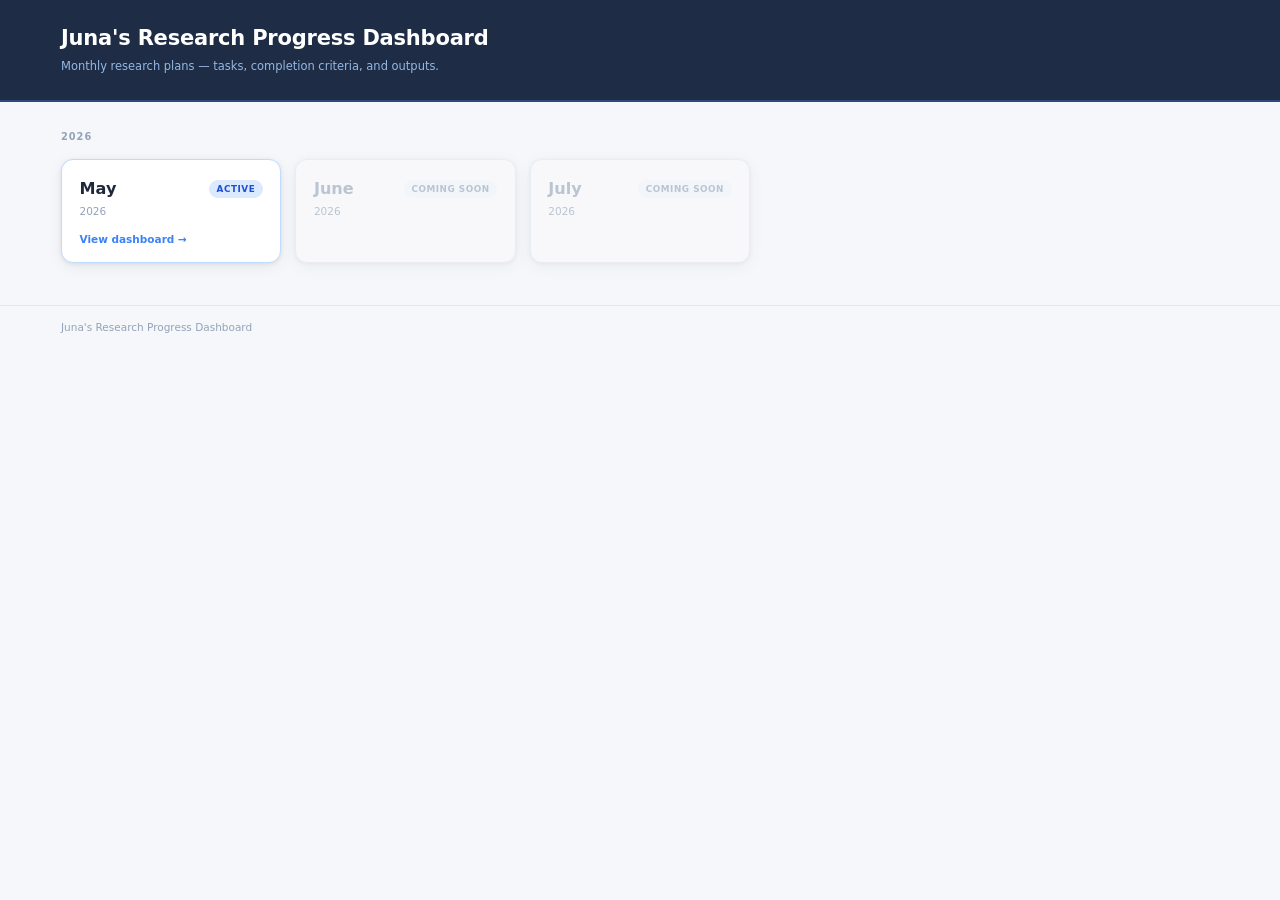
==== index.html @ ad000409 "Add files via upload" ====
<!DOCTYPE html>
<html lang="en">
<head>
  <meta charset="UTF-8" />
  <meta name="viewport" content="width=device-width, initial-scale=1.0" />
  <title>Juna's Research Progress Dashboard</title>
  <link rel="stylesheet" href="./style.css" />
</head>
<body>

  <header class="site-header">
    <div class="container">
      <h1>Juna's Research Progress Dashboard</h1>
      <p class="header-desc">Monthly research plans — tasks, completion criteria, and outputs.</p>
    </div>
  </header>

  <main class="container">

    <section class="year-group">
      <h2 class="year-label">2026</h2>

      <div class="month-grid">

        <!-- May 2026 — Active -->
        <a class="month-card active" href="./may/index.html">
          <div class="card-top">
            <span class="month-name">May</span>
            <span class="card-badge active-badge">Active</span>
          </div>
          <p class="card-year">2026</p>
          <span class="card-link">View dashboard →</span>
        </a>

        <!-- June 2026 — Coming Soon -->
        <div class="month-card soon">
          <div class="card-top">
            <span class="month-name">June</span>
            <span class="card-badge soon-badge">Coming Soon</span>
          </div>
          <p class="card-year">2026</p>
        </div>

        <!-- July 2026 — Coming Soon -->
        <div class="month-card soon">
          <div class="card-top">
            <span class="month-name">July</span>
            <span class="card-badge soon-badge">Coming Soon</span>
          </div>
          <p class="card-year">2026</p>
        </div>

      </div>
    </section>

  </main>

  <footer class="site-footer">
    <div class="container">
      <span>Juna's Research Progress Dashboard</span>
    </div>
  </footer>

  <script src="./script.js"></script>
</body>
</html>
---- style.css ----
/* ═══════════════════════════════════════════════
   SHARED STYLES — style.css
   Used by: index.html (homepage) + may/index.html (dashboard)
═══════════════════════════════════════════════ */

/* ── Reset & Base ───────────────────────────── */
*, *::before, *::after { box-sizing: border-box; margin: 0; padding: 0; }

:root {
  --font:          Inter, system-ui, -apple-system, Arial, Helvetica, sans-serif;
  --bg:            #f5f7fa;
  --white:         #ffffff;
  --border:        #e2e8f0;
  --border-dark:   #cbd5e1;
  --text:          #1e293b;
  --text-2:        #475569;
  --text-3:        #94a3b8;
  --header-bg:     #1e2d45;
  --header-border: #2d4a7a;
  --accent:        #3b82f6;
  --ns-bg: #f1f5f9; --ns-text: #64748b; --ns-border: #cbd5e1;
  --ip-bg: #fff7ed; --ip-text: #c2410c; --ip-border: #fed7aa;
  --cp-bg: #f0fdf4; --cp-text: #166534; --cp-border: #bbf7d0;
  --w1: #3b82f6;
  --w2: #8b5cf6;
  --w3: #0891b2;
  --w4: #10b981;
  --w5: #f59e0b;
  --radius-sm: 4px;
  --radius:    8px;
  --radius-lg: 12px;
  --shadow:    0 1px 4px rgba(0,0,0,.08), 0 4px 16px rgba(0,0,0,.06);
}

html { font-size: 14px; scroll-behavior: smooth; }

body {
  font-family: var(--font);
  background: var(--bg);
  color: var(--text);
  line-height: 1.5;
  min-height: 100vh;
}

.container {
  max-width: 1200px;
  margin: 0 auto;
  padding: 0 1.5rem;
}


/* ── Header (shared) ────────────────────────── */
.site-header {
  background: var(--header-bg);
  border-bottom: 2px solid var(--header-border);
  padding: 1.75rem 0;
  color: #fff;
}

.site-header h1 {
  font-size: 1.5rem;
  font-weight: 600;
  line-height: 1.25;
  letter-spacing: -.01em;
  margin-bottom: .5rem;
}

.header-desc {
  font-size: .82rem;
  color: #94b8e4;
  max-width: 540px;
  line-height: 1.55;
}

.header-row {
  display: flex;
  justify-content: space-between;
  align-items: flex-start;
  gap: 2rem;
  flex-wrap: wrap;
}

.header-progress {
  min-width: 200px;
  padding-top: .2rem;
}

.progress-label {
  font-size: .68rem;
  font-weight: 600;
  letter-spacing: .08em;
  text-transform: uppercase;
  color: #93b4e0;
  margin-bottom: .5rem;
}

.progress-track {
  height: 6px;
  background: rgba(255,255,255,.15);
  border-radius: 99px;
  overflow: hidden;
  margin-bottom: .35rem;
}

.progress-fill {
  height: 100%;
  background: #60a5fa;
  border-radius: 99px;
  width: 0%;
  transition: width .4s ease;
}

.progress-stat {
  font-size: .75rem;
  color: #93b4e0;
}

/* ── Footer (shared) ────────────────────────── */
.site-footer {
  border-top: 1px solid var(--border);
  padding: 1rem 0 1.75rem;
  color: var(--text-3);
  font-size: .75rem;
}

.footer-inner {
  display: flex;
  align-items: center;
  justify-content: space-between;
  gap: 1rem;
  flex-wrap: wrap;
}

.btn-reset {
  font-family: var(--font);
  font-size: .72rem;
  font-weight: 600;
  color: #ef4444;
  background: none;
  border: 1px solid #fecaca;
  border-radius: var(--radius-sm);
  padding: .28rem .7rem;
  cursor: pointer;
  transition: background .15s;
}
.btn-reset:hover { background: #fff5f5; }


/* ═══════════════════════════════════════════════
   HOMEPAGE — month index
═══════════════════════════════════════════════ */
.year-group {
  display: flex;
  flex-direction: column;
  gap: 1rem;
  padding-top: 2rem;
  padding-bottom: 3rem;
}

.year-label {
  font-size: .7rem;
  font-weight: 700;
  letter-spacing: .1em;
  text-transform: uppercase;
  color: var(--text-3);
}

.month-grid {
  display: grid;
  grid-template-columns: repeat(auto-fill, minmax(220px, 1fr));
  gap: 1rem;
}

.month-card {
  background: var(--white);
  border: 1px solid var(--border);
  border-radius: var(--radius-lg);
  padding: 1.25rem 1.25rem 1rem;
  display: flex;
  flex-direction: column;
  gap: .35rem;
  text-decoration: none;
  color: inherit;
  box-shadow: var(--shadow);
  transition: box-shadow .15s, border-color .15s, transform .15s;
}

.month-card.active {
  border-color: #bfdbfe;
  cursor: pointer;
}

.month-card.active:hover {
  border-color: var(--accent);
  box-shadow: 0 4px 20px rgba(59,130,246,.15);
  transform: translateY(-1px);
}

.month-card.soon {
  background: #fafafa;
  border-color: var(--border);
  cursor: default;
  opacity: .6;
}

.card-top {
  display: flex;
  align-items: center;
  justify-content: space-between;
  gap: .5rem;
}

.month-name {
  font-size: 1.15rem;
  font-weight: 600;
  color: var(--text);
}

.month-card.soon .month-name { color: var(--text-3); }

.card-year {
  font-size: .75rem;
  color: var(--text-3);
  margin-top: -.15rem;
}

.card-link {
  font-size: .75rem;
  font-weight: 600;
  color: var(--accent);
  margin-top: .5rem;
}

.month-card.active:hover .card-link { text-decoration: underline; }

.card-badge {
  font-size: .63rem;
  font-weight: 700;
  letter-spacing: .06em;
  text-transform: uppercase;
  padding: .18rem .55rem;
  border-radius: 99px;
  white-space: nowrap;
}

.active-badge { background: #dbeafe; color: #1d4ed8; }
.soon-badge   { background: #f1f5f9; color: var(--text-3); }


/* ═══════════════════════════════════════════════
   DASHBOARD — week blocks + task table
═══════════════════════════════════════════════ */
main.container#dashboard {
  padding-top: 1.75rem;
  padding-bottom: 3rem;
  display: flex;
  flex-direction: column;
  gap: 1.5rem;
}

.week-block {
  background: var(--white);
  border-radius: var(--radius-lg);
  box-shadow: var(--shadow);
  border: 1px solid var(--border);
  overflow: hidden;
}

.week-block[data-week="1"] { border-left: 4px solid var(--w1); }
.week-block[data-week="2"] { border-left: 4px solid var(--w2); }
.week-block[data-week="3"] { border-left: 4px solid var(--w3); }
.week-block[data-week="4"] { border-left: 4px solid var(--w4); }
.week-block[data-week="5"] { border-left: 4px solid var(--w5); }

.week-header {
  display: flex;
  align-items: center;
  gap: 1.25rem;
  padding: .9rem 1.25rem;
  background: #fafbfd;
  border-bottom: 1px solid var(--border);
  flex-wrap: wrap;
}

.week-label-group {
  display: flex;
  align-items: center;
  gap: .6rem;
  flex-shrink: 0;
}

.week-badge {
  font-size: .68rem;
  font-weight: 700;
  letter-spacing: .07em;
  text-transform: uppercase;
  color: #fff;
  padding: .2rem .6rem;
  border-radius: 99px;
  white-space: nowrap;
}

.week-block[data-week="1"] .week-badge { background: var(--w1); }
.week-block[data-week="2"] .week-badge { background: var(--w2); }
.week-block[data-week="3"] .week-badge { background: var(--w3); }
.week-block[data-week="4"] .week-badge { background: var(--w4); }
.week-block[data-week="5"] .week-badge { background: var(--w5); }

.week-dates {
  font-size: .78rem;
  color: var(--text-3);
  white-space: nowrap;
}

.week-status-pill {
  font-size: .67rem;
  font-weight: 600;
  padding: .15rem .55rem;
  border-radius: 99px;
  border: 1px solid var(--ns-border);
  background: var(--ns-bg);
  color: var(--ns-text);
  transition: background .2s, color .2s, border-color .2s;
  white-space: nowrap;
}
.week-status-pill.in-progress { background: var(--ip-bg); color: var(--ip-text); border-color: var(--ip-border); }
.week-status-pill.completed   { background: var(--cp-bg); color: var(--cp-text); border-color: var(--cp-border); }

.week-goal {
  flex: 1;
  display: flex;
  align-items: baseline;
  gap: .45rem;
  min-width: 0;
}

.goal-kicker {
  font-size: .63rem;
  font-weight: 700;
  letter-spacing: .09em;
  text-transform: uppercase;
  color: var(--text-3);
  flex-shrink: 0;
}

.goal-text {
  font-size: .85rem;
  color: var(--text);
  font-style: italic;
  white-space: nowrap;
  overflow: hidden;
  text-overflow: ellipsis;
}

.week-prog-group {
  display: flex;
  align-items: center;
  gap: .5rem;
  flex-shrink: 0;
}

.week-prog-track {
  width: 100px;
  height: 4px;
  background: var(--border);
  border-radius: 99px;
  overflow: hidden;
}

.week-prog-fill {
  height: 100%;
  border-radius: 99px;
  width: 0%;
  transition: width .4s ease;
}

.week-block[data-week="1"] .week-prog-fill { background: var(--w1); }
.week-block[data-week="2"] .week-prog-fill { background: var(--w2); }
.week-block[data-week="3"] .week-prog-fill { background: var(--w3); }
.week-block[data-week="4"] .week-prog-fill { background: var(--w4); }
.week-block[data-week="5"] .week-prog-fill { background: var(--w5); }

.week-prog-pct {
  font-size: .72rem;
  color: var(--text-3);
  min-width: 28px;
  text-align: right;
}

/* ── Task table ─────────────────────────────── */
.table-scroll {
  overflow-x: auto;
  -webkit-overflow-scrolling: touch;
}

.task-table {
  width: 100%;
  border-collapse: collapse;
  font-size: .82rem;
}

.task-table thead tr {
  background: #f8fafc;
  border-bottom: 1px solid var(--border);
}

.task-table th {
  font-size: .62rem;
  font-weight: 700;
  letter-spacing: .09em;
  text-transform: uppercase;
  color: var(--text-3);
  padding: .5rem 1rem;
  text-align: left;
  white-space: nowrap;
}

.col-task     { width: 18%; min-width: 130px; }
.col-criteria { width: 30%; min-width: 200px; }
.col-status   { width: 11%; min-width: 120px; }
.col-evidence { width: 22%; min-width: 160px; }
.col-notes    { width: 19%; min-width: 140px; }

.task-table tbody tr {
  border-bottom: 1px solid #f0f4f8;
  transition: background .15s;
}
.task-table tbody tr:last-child { border-bottom: none; }
.task-table tbody tr:hover { background: #fafbfe; }
.task-table tbody tr.custom-row { background: #fdfcff; }
.task-table tbody tr.custom-row:hover { background: #f9f7ff; }

.task-table td {
  padding: .75rem 1rem;
  vertical-align: top;
}

.task-name-main {
  display: block;
  font-weight: 600;
  color: var(--text);
  margin-bottom: .25rem;
  line-height: 1.35;
}

.task-desc {
  font-size: .77rem;
  color: var(--text-2);
  line-height: 1.45;
}

.criteria-list {
  list-style: none;
  display: flex;
  flex-direction: column;
  gap: .25rem;
}

.criteria-list li {
  font-size: .78rem;
  color: var(--text-2);
  display: flex;
  align-items: flex-start;
  gap: .35rem;
}

.criteria-list li::before {
  content: "✓";
  color: #22c55e;
  font-size: .7rem;
  margin-top: .08rem;
  flex-shrink: 0;
}

.criteria-list li.sub {
  padding-left: 1rem;
  color: var(--text-3);
  font-size: .74rem;
}

.criteria-list li.sub::before { content: ""; margin: 0; }

/* ── Editable inputs (custom tasks) ─────────── */
.input-task-name,
.input-criteria {
  width: 100%;
  font-family: var(--font);
  font-size: .82rem;
  color: var(--text);
  background: #f8fafc;
  border: 1px solid var(--border);
  border-radius: var(--radius-sm);
  padding: .3rem .5rem;
  outline: none;
  transition: border-color .15s, box-shadow .15s;
}
.input-task-name:focus,
.input-criteria:focus {
  border-color: #93c5fd;
  box-shadow: 0 0 0 2px rgba(59,130,246,.15);
}
.input-task-name::placeholder,
.input-criteria::placeholder { color: var(--text-3); }

.input-criteria {
  resize: vertical;
  min-height: 52px;
  line-height: 1.45;
}

.status-select {
  appearance: none;
  -webkit-appearance: none;
  width: 100%;
  font-family: var(--font);
  font-size: .73rem;
  font-weight: 600;
  padding: .3rem 1.5rem .3rem .55rem;
  border-radius: 99px;
  border: 1px solid var(--ns-border);
  background-color: var(--ns-bg);
  color: var(--ns-text);
  background-image: url("data:image/svg+xml,%3Csvg xmlns='http://www.w3.org/2000/svg' width='9' height='5'%3E%3Cpath fill='%2394a3b8' d='M0 0l4.5 5L9 0z'/%3E%3C/svg%3E");
  background-repeat: no-repeat;
  background-position: right .5rem center;
  cursor: pointer;
  outline: none;
  transition: background-color .15s, color .15s, border-color .15s;
}
.status-select:focus { box-shadow: 0 0 0 2px rgba(59,130,246,.2); }
.status-select.in-progress { background-color: var(--ip-bg); color: var(--ip-text); border-color: var(--ip-border); }
.status-select.completed   { background-color: var(--cp-bg); color: var(--cp-text); border-color: var(--cp-border); }

.evidence-input {
  width: 100%;
  font-family: var(--font);
  font-size: .78rem;
  color: #2563eb;
  background: var(--white);
  border: 1px solid var(--border);
  border-radius: var(--radius-sm);
  padding: .32rem .5rem;
  outline: none;
  transition: border-color .15s, box-shadow .15s;
}
.evidence-input:focus {
  border-color: #93c5fd;
  box-shadow: 0 0 0 2px rgba(59,130,246,.15);
}
.evidence-input::placeholder { color: var(--text-3); font-style: italic; }

.notes-input {
  width: 100%;
  font-family: var(--font);
  font-size: .78rem;
  color: var(--text-2);
  background: var(--white);
  border: 1px solid var(--border);
  border-radius: var(--radius-sm);
  padding: .32rem .5rem;
  min-height: 52px;
  resize: vertical;
  outline: none;
  line-height: 1.45;
  transition: border-color .15s, box-shadow .15s;
}
.notes-input:focus {
  border-color: #93c5fd;
  box-shadow: 0 0 0 2px rgba(59,130,246,.15);
}
.notes-input::placeholder { color: var(--text-3); font-style: italic; }

/* ── Add Task row ───────────────────────────── */
.add-task-row td {
  padding: .6rem 1rem;
  border-top: 1px dashed var(--border);
}

.btn-add-task {
  font-family: var(--font);
  font-size: .75rem;
  font-weight: 600;
  color: var(--text-3);
  background: none;
  border: 1px dashed var(--border-dark);
  border-radius: var(--radius-sm);
  padding: .32rem .85rem;
  cursor: pointer;
  transition: color .15s, border-color .15s, background .15s;
  display: inline-flex;
  align-items: center;
  gap: .35rem;
}
.btn-add-task:hover {
  color: #2563eb;
  border-color: #93c5fd;
  background: #eff6ff;
}

.btn-delete {
  font-family: var(--font);
  font-size: .8rem;
  color: #f87171;
  background: none;
  border: 1px solid transparent;
  border-radius: var(--radius-sm);
  padding: .1rem .35rem;
  cursor: pointer;
  line-height: 1;
  transition: color .15s, border-color .15s, background .15s;
}
.btn-delete:hover {
  color: #dc2626;
  border-color: #fecaca;
  background: #fef2f2;
}


/* ═══════════════════════════════════════════════
   RESPONSIVE
═══════════════════════════════════════════════ */
@media (max-width: 860px) {
  html { font-size: 13px; }

  .header-row { flex-direction: column; gap: .75rem; }
  .site-header h1 { font-size: 1.25rem; }
  .week-header { flex-direction: column; align-items: flex-start; gap: .6rem; }
  .week-prog-track { width: 120px; }
  .month-grid { grid-template-columns: 1fr 1fr; }

  .task-table, .task-table thead, .task-table tbody,
  .task-table tr, .task-table th, .task-table td { display: block; }
  .task-table thead tr { display: none; }
  .task-table tbody tr { padding: .75rem 0; }
  .task-table tbody tr:not(:last-child) { border-bottom: 1px solid var(--border); }
  .task-table td { padding: .35rem 1rem; border: none; }
  .task-table td::before {
    content: attr(data-label);
    display: block;
    font-size: .62rem;
    font-weight: 700;
    letter-spacing: .08em;
    text-transform: uppercase;
    color: var(--text-3);
    margin-bottom: .2rem;
  }
  .add-task-row td { padding: .6rem 1rem; }
  .status-select { max-width: 180px; }
}

@media (max-width: 500px) {
  .month-grid { grid-template-columns: 1fr; }
}
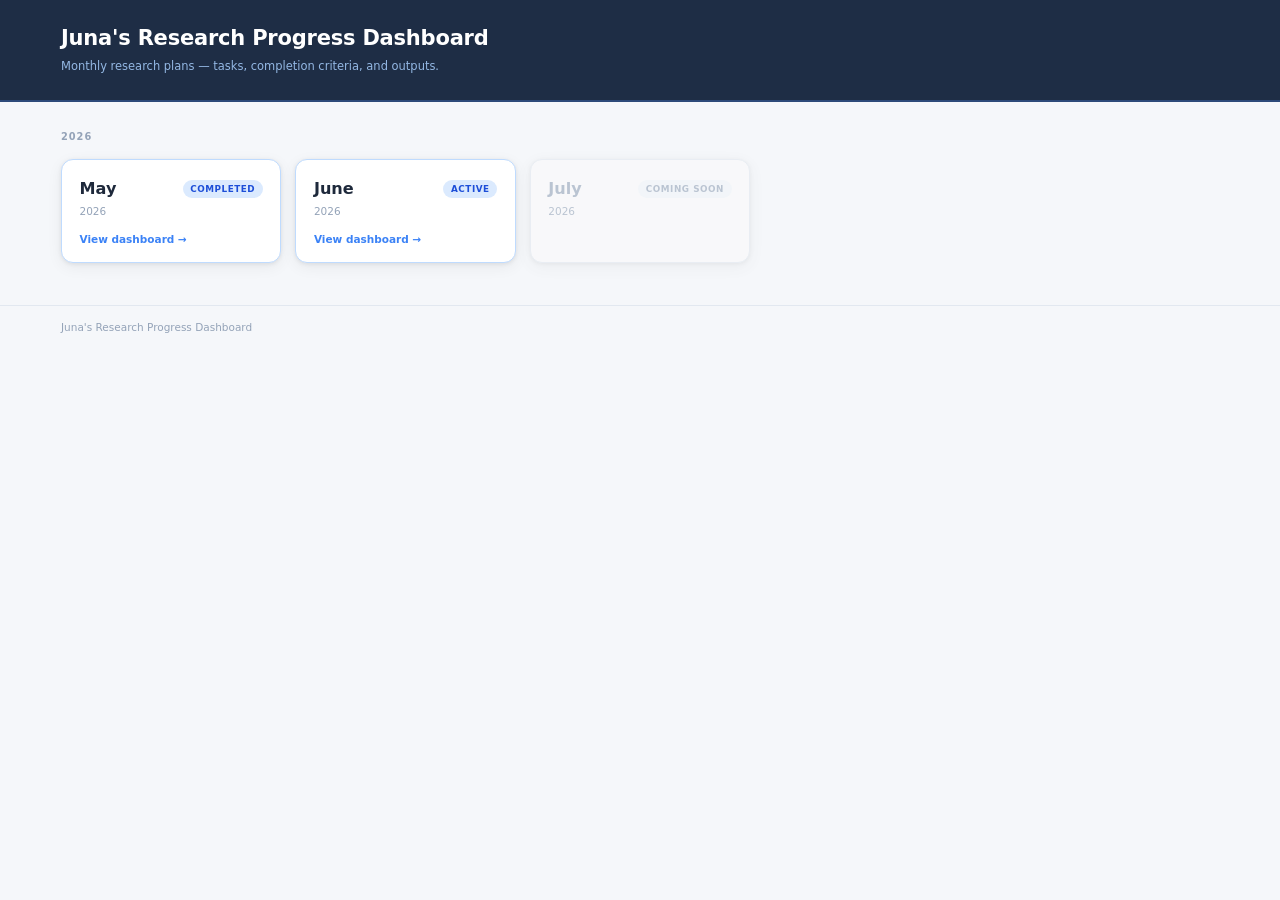
==== commit f78dadce: "Update dashboard for June 2026" ====
--- a/index.html
+++ b/index.html
@@ -22,24 +22,29 @@
 
       <div class="month-grid">
 
-        <!-- May 2026 — Active -->
-        <a class="month-card active" href="./may/index.html">
+        <!-- May 2026 -->
+        <a class="month-card active"
+href="https://docs.google.com/spreadsheets/d/197niRRrYxet8Ixyyl5W2uOUdY9YFtG30mPt-EyjZz64/edit?usp=sharing"
+target="_blank">
           <div class="card-top">
             <span class="month-name">May</span>
+            <span class="card-badge active-badge">Completed</span>
+          </div>
+          <p class="card-year">2026</p>
+          <span class="card-link">View dashboard →</span>
+        </a>
+
+        <!-- June 2026 — Active -->
+        <a class="month-card active"
+href="https://docs.google.com/spreadsheets/d/1IXLaJYmv2x3Zly0BOvSyqh5CKrTWKsJP8ksdZ66iKpE/edit?usp=sharing"
+target="_blank">
+          <div class="card-top">
+            <span class="month-name">June</span>
             <span class="card-badge active-badge">Active</span>
           </div>
           <p class="card-year">2026</p>
           <span class="card-link">View dashboard →</span>
         </a>
-
-        <!-- June 2026 — Coming Soon -->
-        <div class="month-card soon">
-          <div class="card-top">
-            <span class="month-name">June</span>
-            <span class="card-badge soon-badge">Coming Soon</span>
-          </div>
-          <p class="card-year">2026</p>
-        </div>
 
         <!-- July 2026 — Coming Soon -->
         <div class="month-card soon">
@@ -63,4 +68,4 @@
 
   <script src="./script.js"></script>
 </body>
-</html>
+</html>
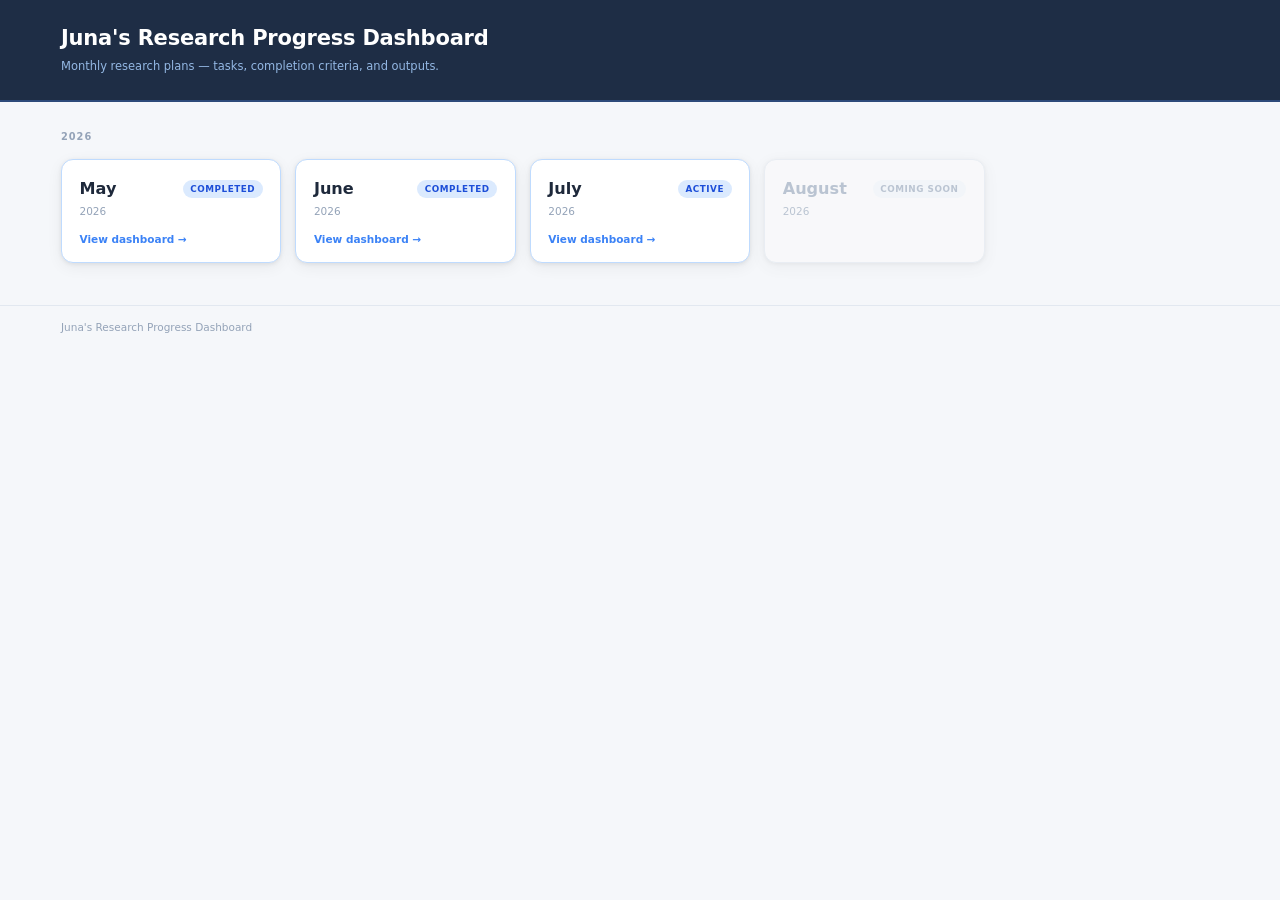
==== commit 375ca862: "Update dashboard for July 2026" ====
--- a/index.html
+++ b/index.html
@@ -34,22 +34,34 @@
           <span class="card-link">View dashboard →</span>
         </a>
 
-        <!-- June 2026 — Active -->
+        <!-- June 2026 -->
         <a class="month-card active"
 href="https://docs.google.com/spreadsheets/d/1IXLaJYmv2x3Zly0BOvSyqh5CKrTWKsJP8ksdZ66iKpE/edit?usp=sharing"
 target="_blank">
           <div class="card-top">
             <span class="month-name">June</span>
+            <span class="card-badge active-badge">Completed</span>
+          </div>
+          <p class="card-year">2026</p>
+          <span class="card-link">View dashboard →</span>
+        </a>
+
+        <!-- July 2026 — Active -->
+        <a class="month-card active"
+href="https://docs.google.com/spreadsheets/d/1YIrWXRaexo5EllFlMdueJWozddkefe2x4ZHNJj8iZzA/edit?usp=sharing"
+target="_blank">
+          <div class="card-top">
+            <span class="month-name">July</span>
             <span class="card-badge active-badge">Active</span>
           </div>
           <p class="card-year">2026</p>
           <span class="card-link">View dashboard →</span>
         </a>
 
-        <!-- July 2026 — Coming Soon -->
+        <!-- August 2026 — Coming Soon -->
         <div class="month-card soon">
           <div class="card-top">
-            <span class="month-name">July</span>
+            <span class="month-name">August</span>
             <span class="card-badge soon-badge">Coming Soon</span>
           </div>
           <p class="card-year">2026</p>
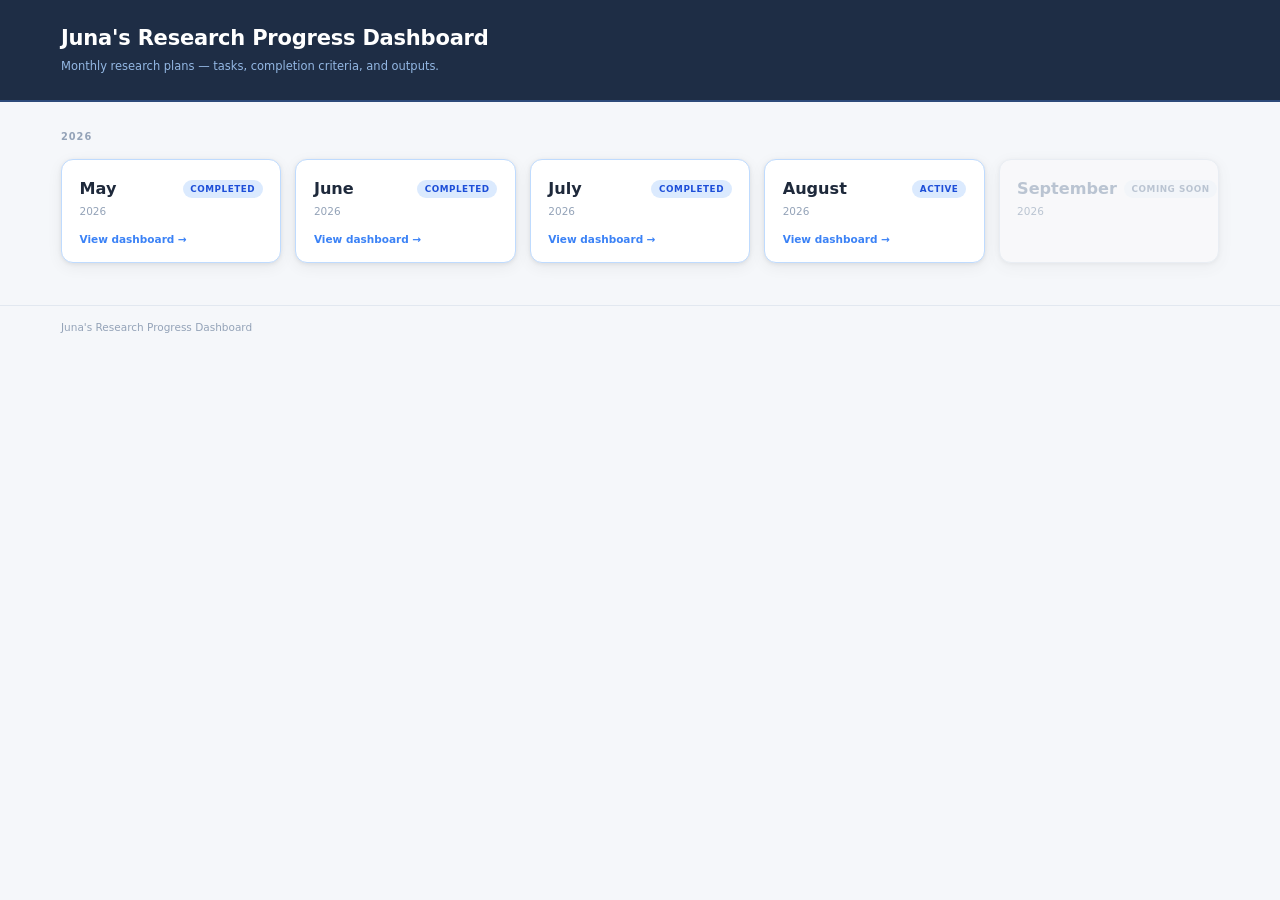
==== commit f5efd91b: "Update dashboard for August 2026" ====
--- a/index.html
+++ b/index.html
@@ -46,22 +46,34 @@
           <span class="card-link">View dashboard →</span>
         </a>
 
-        <!-- July 2026 — Active -->
+        <!-- July 2026 -->
         <a class="month-card active"
 href="https://docs.google.com/spreadsheets/d/1YIrWXRaexo5EllFlMdueJWozddkefe2x4ZHNJj8iZzA/edit?usp=sharing"
 target="_blank">
           <div class="card-top">
             <span class="month-name">July</span>
+            <span class="card-badge active-badge">Completed</span>
+          </div>
+          <p class="card-year">2026</p>
+          <span class="card-link">View dashboard →</span>
+        </a>
+
+<!-- August 2026 — Active -->
+        <a class="month-card active"
+href="https://docs.google.com/spreadsheets/d/1JSuTwkN5mUXRyhB2wUT_ysqyRQpZm-8Sy1HCrvUlVRU/edit?usp=sharing"
+target="_blank">
+          <div class="card-top">
+            <span class="month-name">August</span>
             <span class="card-badge active-badge">Active</span>
           </div>
           <p class="card-year">2026</p>
           <span class="card-link">View dashboard →</span>
         </a>
 
-        <!-- August 2026 — Coming Soon -->
+        <!-- September 2026 — Coming Soon -->
         <div class="month-card soon">
           <div class="card-top">
-            <span class="month-name">August</span>
+            <span class="month-name">September</span>
             <span class="card-badge soon-badge">Coming Soon</span>
           </div>
           <p class="card-year">2026</p>
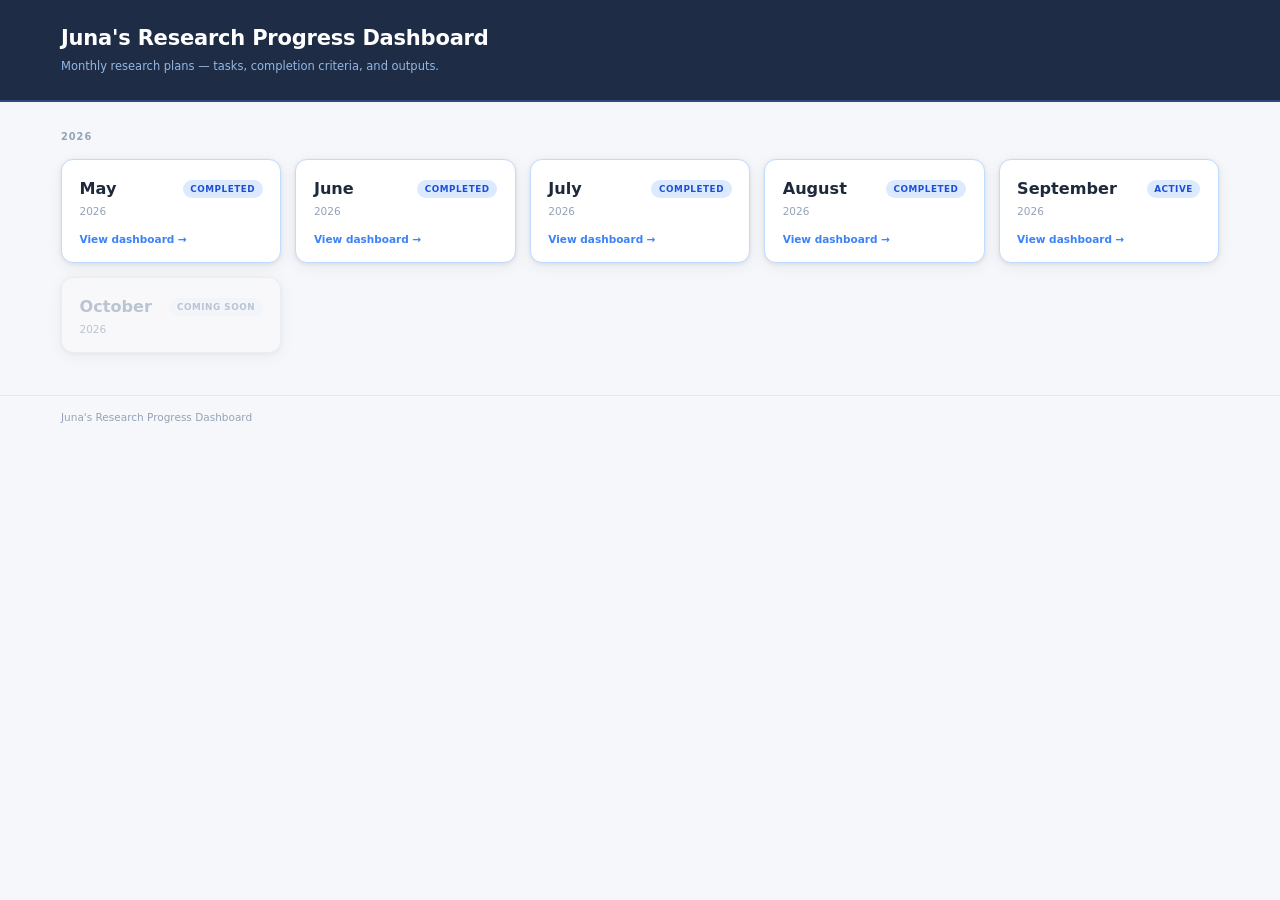
==== commit 1c0150ee: "Update dashboard for September 2026" ====
--- a/index.html
+++ b/index.html
@@ -58,22 +58,34 @@
           <span class="card-link">View dashboard →</span>
         </a>
 
-<!-- August 2026 — Active -->
+        <!-- August 2026 -->
         <a class="month-card active"
 href="https://docs.google.com/spreadsheets/d/1JSuTwkN5mUXRyhB2wUT_ysqyRQpZm-8Sy1HCrvUlVRU/edit?usp=sharing"
 target="_blank">
           <div class="card-top">
             <span class="month-name">August</span>
+            <span class="card-badge active-badge">Completed</span>
+          </div>
+          <p class="card-year">2026</p>
+          <span class="card-link">View dashboard →</span>
+        </a>
+
+        <!-- September 2026 — Active -->
+        <a class="month-card active"
+href="https://docs.google.com/spreadsheets/d/1l_3I9ZzagnJWOI3SQdfpLnofyK9028yAjsxsCU3K1SI/edit?usp=sharing"
+target="_blank">
+          <div class="card-top">
+            <span class="month-name">September</span>
             <span class="card-badge active-badge">Active</span>
           </div>
           <p class="card-year">2026</p>
           <span class="card-link">View dashboard →</span>
         </a>
 
-        <!-- September 2026 — Coming Soon -->
+        <!-- October 2026 — Coming Soon -->
         <div class="month-card soon">
           <div class="card-top">
-            <span class="month-name">September</span>
+            <span class="month-name">October</span>
             <span class="card-badge soon-badge">Coming Soon</span>
           </div>
           <p class="card-year">2026</p>
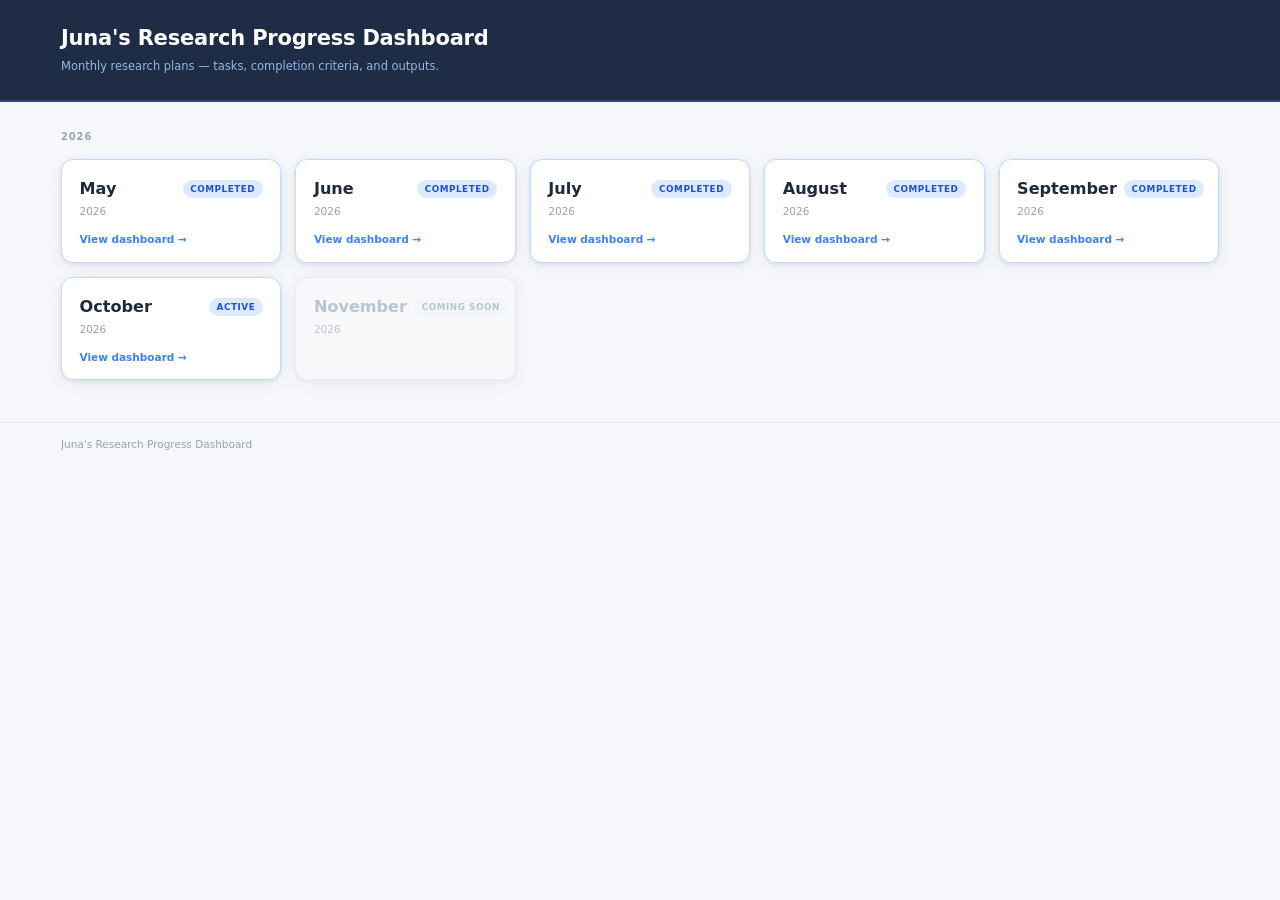
==== commit 2d232ecf: "Update dashboard for October 2026" ====
--- a/index.html
+++ b/index.html
@@ -1,3 +1,4 @@
+
 <!DOCTYPE html>
 <html lang="en">
 <head>
@@ -24,8 +25,8 @@
 
         <!-- May 2026 -->
         <a class="month-card active"
-href="https://docs.google.com/spreadsheets/d/197niRRrYxet8Ixyyl5W2uOUdY9YFtG30mPt-EyjZz64/edit?usp=sharing"
-target="_blank">
+           href="https://docs.google.com/spreadsheets/d/197niRRrYxet8Ixyyl5W2uOUdY9YFtG30mPt-EyjZz64/edit?usp=sharing"
+           target="_blank" rel="noopener noreferrer">
           <div class="card-top">
             <span class="month-name">May</span>
             <span class="card-badge active-badge">Completed</span>
@@ -36,8 +37,8 @@
 
         <!-- June 2026 -->
         <a class="month-card active"
-href="https://docs.google.com/spreadsheets/d/1IXLaJYmv2x3Zly0BOvSyqh5CKrTWKsJP8ksdZ66iKpE/edit?usp=sharing"
-target="_blank">
+           href="https://docs.google.com/spreadsheets/d/1IXLaJYmv2x3Zly0BOvSyqh5CKrTWKsJP8ksdZ66iKpE/edit?usp=sharing"
+           target="_blank" rel="noopener noreferrer">
           <div class="card-top">
             <span class="month-name">June</span>
             <span class="card-badge active-badge">Completed</span>
@@ -48,8 +49,8 @@
 
         <!-- July 2026 -->
         <a class="month-card active"
-href="https://docs.google.com/spreadsheets/d/1YIrWXRaexo5EllFlMdueJWozddkefe2x4ZHNJj8iZzA/edit?usp=sharing"
-target="_blank">
+           href="https://docs.google.com/spreadsheets/d/1YIrWXRaexo5EllFlMdueJWozddkefe2x4ZHNJj8iZzA/edit?usp=sharing"
+           target="_blank" rel="noopener noreferrer">
           <div class="card-top">
             <span class="month-name">July</span>
             <span class="card-badge active-badge">Completed</span>
@@ -60,8 +61,8 @@
 
         <!-- August 2026 -->
         <a class="month-card active"
-href="https://docs.google.com/spreadsheets/d/1JSuTwkN5mUXRyhB2wUT_ysqyRQpZm-8Sy1HCrvUlVRU/edit?usp=sharing"
-target="_blank">
+           href="https://docs.google.com/spreadsheets/d/1JSuTwkN5mUXRyhB2wUT_ysqyRQpZm-8Sy1HCrvUlVRU/edit?usp=sharing"
+           target="_blank" rel="noopener noreferrer">
           <div class="card-top">
             <span class="month-name">August</span>
             <span class="card-badge active-badge">Completed</span>
@@ -70,22 +71,34 @@
           <span class="card-link">View dashboard →</span>
         </a>
 
-        <!-- September 2026 — Active -->
+        <!-- September 2026 -->
         <a class="month-card active"
-href="https://docs.google.com/spreadsheets/d/1l_3I9ZzagnJWOI3SQdfpLnofyK9028yAjsxsCU3K1SI/edit?usp=sharing"
-target="_blank">
+           href="https://docs.google.com/spreadsheets/d/1l_3I9ZzagnJWOI3SQdfpLnofyK9028yAjsxsCU3K1SI/edit?usp=sharing"
+           target="_blank" rel="noopener noreferrer">
           <div class="card-top">
             <span class="month-name">September</span>
+            <span class="card-badge active-badge">Completed</span>
+          </div>
+          <p class="card-year">2026</p>
+          <span class="card-link">View dashboard →</span>
+        </a>
+
+        <!-- October 2026 — Active -->
+        <a class="month-card active"
+           href="https://docs.google.com/spreadsheets/d/12qTZC6hiARpYbGw0I2BPGtX4RTYEGW2qOWM9nhsOW2g/edit?usp=sharing"
+           target="_blank" rel="noopener noreferrer">
+          <div class="card-top">
+            <span class="month-name">October</span>
             <span class="card-badge active-badge">Active</span>
           </div>
           <p class="card-year">2026</p>
           <span class="card-link">View dashboard →</span>
         </a>
 
-        <!-- October 2026 — Coming Soon -->
+        <!-- November 2026 — Coming Soon -->
         <div class="month-card soon">
           <div class="card-top">
-            <span class="month-name">October</span>
+            <span class="month-name">November</span>
             <span class="card-badge soon-badge">Coming Soon</span>
           </div>
           <p class="card-year">2026</p>
@@ -104,4 +117,4 @@
 
   <script src="./script.js"></script>
 </body>
-</html>+</html>
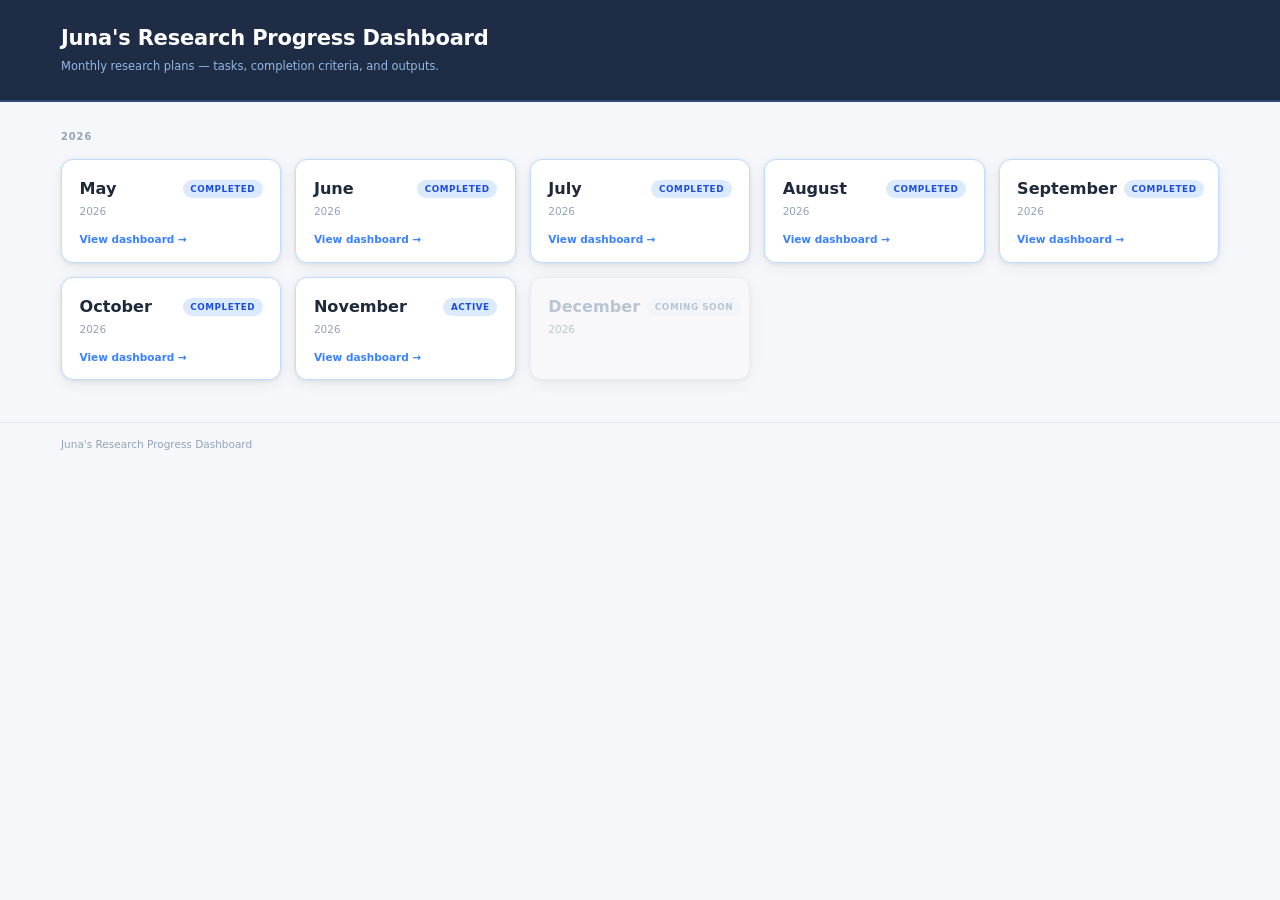
==== commit 1267ac3b: "Update dashboard for November 2026" ====
--- a/index.html
+++ b/index.html
@@ -83,22 +83,34 @@
           <span class="card-link">View dashboard →</span>
         </a>
 
-        <!-- October 2026 — Active -->
+        <!-- October 2026 -->
         <a class="month-card active"
            href="https://docs.google.com/spreadsheets/d/12qTZC6hiARpYbGw0I2BPGtX4RTYEGW2qOWM9nhsOW2g/edit?usp=sharing"
            target="_blank" rel="noopener noreferrer">
           <div class="card-top">
             <span class="month-name">October</span>
+            <span class="card-badge active-badge">Completed</span>
+          </div>
+          <p class="card-year">2026</p>
+          <span class="card-link">View dashboard →</span>
+        </a>
+
+        <!-- November 2026 — Active -->
+        <a class="month-card active"
+           href="https://docs.google.com/spreadsheets/d/1H5Y3AMRMcL0KIB4VBgiRlan885qag3c8B1j-98FwhWU/edit?usp=sharing"
+           target="_blank" rel="noopener noreferrer">
+          <div class="card-top">
+            <span class="month-name">November</span>
             <span class="card-badge active-badge">Active</span>
           </div>
           <p class="card-year">2026</p>
           <span class="card-link">View dashboard →</span>
         </a>
 
-        <!-- November 2026 — Coming Soon -->
+        <!-- December 2026 — Coming Soon -->
         <div class="month-card soon">
           <div class="card-top">
-            <span class="month-name">November</span>
+            <span class="month-name">December</span>
             <span class="card-badge soon-badge">Coming Soon</span>
           </div>
           <p class="card-year">2026</p>
